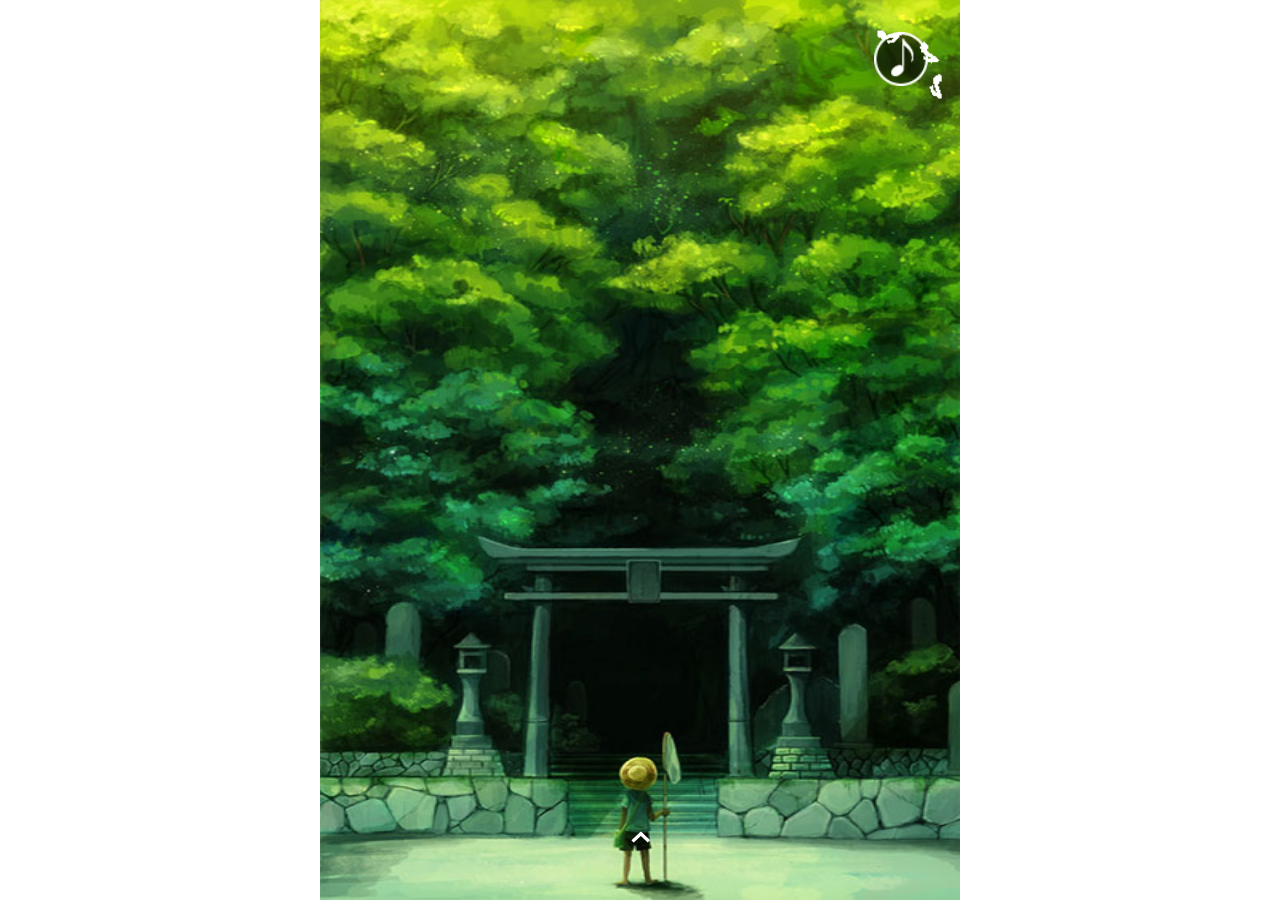
==== works/wxsince/index.html @ e9eacc46 "add works" ====
<!DOCTYPE html>
<html lang="en">
<head>
    <meta charset="utf-8">
    <meta http-equiv="X-UA-Compatible" content="IE=edge,chrome=1">
    <meta name="viewport" content="width=device-width, initial-scale=1, maximum-scale=1, user-scalable=no">
    <title>使用animate.css</title>
    <script type="text/javascript" src="js/flexible.js"></script>
    <link rel="stylesheet" href="css/global.css">
    <link rel="stylesheet" href="css/zepto.fullpage.css">
    <!--<link rel="stylesheet" href="css/animate.css">-->
    <link rel="stylesheet" href="css/animations.css">
    <link rel="stylesheet" href="css/style.css">
  
</head>
<body>
    <div class="wp">
        <div class="wp-inner">
            <div class="page page1">
            	<img class="js-animate p1_1" data-animate="stretchRight" data-time="1" data-delay="0.2" src="image/bg1.jpg" alt="" />
              	<img class="js-animate p1_3" data-animate="expandOpen" data-time="2" data-delay="1.5" src="image/bg1.jpg" alt="" />
                <img class="js-animate p1_2" data-animate="stretchLeft" data-time="1" data-delay="1" src="image/bg1.jpg" alt="" />
            </div>
            <div class="page page2">
               <img class="js-animate p2_1" data-animate="floating" data-time="4" data-delay="0.3" src="image/qq.png" alt="" />
               <img class="js-animate p2_2" data-animate="floating" data-time="6" data-delay="0.6" src="image/qq.png" alt="" />
               <img class="js-animate p2_3" data-animate="floating" data-time="5" data-delay="0.2" src="image/qq.png" alt="" />
               <img class="js-animate p2_4" data-animate="floating" data-time="7" data-delay="0.5" src="image/qq.png" alt="" />
              <img class="js-animate p2_5" data-animate="floating" data-time="7" data-delay="0.5" src="image/qq.png" alt="" />
              <img class="js-animate p2_6" data-animate="floating" data-time="7" data-delay="0.5" src="image/qq.png" alt="" />
            </div>
            <div class="page page3">
                <div class="js-animate" data-animate="hatch" data-time="2" data-delay="0.5">hatch</div>
            </div>
        </div>
    </div>
    <div id="music" class="music">		
    	<audio id="music-audio" autoplay="true" preload="auto">
			<source src="audio/happynewyear.mp3" type="audio/mp3">
		</audio>		
    	<div class="control">
    		<div class="control-after"></div>
    	</div>	
    </div>
    <span class="start"><b></b></span>
    <script src="js/zepto.min.js"></script>
    <script src="js/zepto.fullpage.js"></script>
    <script src="js/index.js"></script>
</body>
</html>
---- works/wxsince/css/global.css ----
/*body{
	max-width: 750px;
	height:100%;
	margin: 0 auto;
	position: relative;
}*/
html,body{
	height:100%;
}
body{
	max-width: 640px;
	height:100%;
	margin: 0 auto;
	position: relative;
}
.wp{
	position: absolute;
    top: 0;
    left: 0;
    right: 0;
    bottom: 0;
    overflow: hidden;            
}

.page{
    font-size: 20px;
  	text-align: center;
  	
}
.page1{
   background: url(../image/bg1.jpg);
   background-size: 100% 100%;
   background-repeat: no-repeat;
}

.page2{
   background: url(../image/bg2.jpg);
   background-size: 100% 100%;
   background-repeat: no-repeat;
}
.page3{
    background: url(../image/bg.png);
   background-size: 100% 100%;
   background-repeat: no-repeat;
}/*
.page4{
    background: green;
}
.page5{
    background: blue;
}*/

/* 箭头 */
@-webkit-keyframes start {
    0%,30% {
        opacity: 0.2;
        -webkit-transform: translate(0,10px);
    }
    60% {
        opacity: 1;
        -webkit-transform: translate(0,0);
    }
    100% {
        opacity: 0.2;
        -webkit-transform: translate(0, -5px);
    }
}
@keyframes start {
    0%,30% {
        opacity: 0.2;
        transform: translate(0,10px);
    }
    60% {
        opacity: 1;
        transform: translate(0,0);
    }
    100% {
        opacity: 0.2;
        transform: translate(0, -5px);
    }
}
.start{
    position: fixed;
    left: 50%;
    margin-left: -17px;
    top: 95%;
    margin-top: -34px;
    width: 34px;
    height: 34px;
}
.start b{
    position: absolute;
    left: 50%;
    top: 10px;
    margin-left: -9px;
    width: 19px;
    height: 12px;
    background: url(../image/arrow.png);
    background-size: 100% 100%;
    -webkit-animation: start 1.5s infinite ease-in-out;
    animation: start 1.5s infinite ease-in-out;
}
---- works/wxsince/css/zepto.fullpage.css ----
.fullPage-wp{   
    -webkit-transform: translate3d(0,0,0);     
    transform: translate3d(0,0,0);     
}
.fullPage-wp:after {
    display: block;
    content: ' ';
    height: 0;
    clear: both;
}
.fullPage-wp.anim{
    -webkit-transition: all 500ms ease-out 0s;
    transition: all 500ms ease-out 0s; 
}
.fullPage-page{
    display: block;
    overflow: hidden;
}

.fullPage-dir-h {
    float: left;
}
---- works/wxsince/css/animations.css ----
/*
==============================================
CSS3 ANIMATION CHEAT SHEET
==============================================

Made by Justin Aguilar

www.justinaguilar.com/animations/

Questions, comments, concerns, love letters:
justin@justinaguilar.com
==============================================
*/

/*
==============================================
slideDown
==============================================
*/


.slideDown{
    animation-name: slideDown;
    -webkit-animation-name: slideDown;  

    animation-duration: 1s; 
    -webkit-animation-duration: 1s;

    animation-timing-function: ease;    
    -webkit-animation-timing-function: ease;    

    visibility: visible !important;                     
}

@keyframes slideDown {
    0% {
        transform: translateY(-100%);
    }
    50%{
        transform: translateY(8%);
    }
    65%{
        transform: translateY(-4%);
    }
    80%{
        transform: translateY(4%);
    }
    95%{
        transform: translateY(-2%);
    }           
    100% {
        transform: translateY(0%);
    }       
}

@-webkit-keyframes slideDown {
    0% {
        -webkit-transform: translateY(-100%);
    }
    50%{
        -webkit-transform: translateY(8%);
    }
    65%{
        -webkit-transform: translateY(-4%);
    }
    80%{
        -webkit-transform: translateY(4%);
    }
    95%{
        -webkit-transform: translateY(-2%);
    }           
    100% {
        -webkit-transform: translateY(0%);
    }   
}

/*
==============================================
slideUp
==============================================
*/


.slideUp{
    animation-name: slideUp;
    -webkit-animation-name: slideUp;    

    animation-duration: 1s; 
    -webkit-animation-duration: 1s;

    animation-timing-function: ease;    
    -webkit-animation-timing-function: ease;

    visibility: visible !important;         
}

@keyframes slideUp {
    0% {
        transform: translateY(100%);
    }
    50%{
        transform: translateY(-8%);
    }
    65%{
        transform: translateY(4%);
    }
    80%{
        transform: translateY(-4%);
    }
    95%{
        transform: translateY(2%);
    }           
    100% {
        transform: translateY(0%);
    }   
}

@-webkit-keyframes slideUp {
    0% {
        -webkit-transform: translateY(100%);
    }
    50%{
        -webkit-transform: translateY(-8%);
    }
    65%{
        -webkit-transform: translateY(4%);
    }
    80%{
        -webkit-transform: translateY(-4%);
    }
    95%{
        -webkit-transform: translateY(2%);
    }           
    100% {
        -webkit-transform: translateY(0%);
    }   
}

/*
==============================================
slideLeft
==============================================
*/


.slideLeft{
    animation-name: slideLeft;
    -webkit-animation-name: slideLeft;  

    animation-duration: 1s; 
    -webkit-animation-duration: 1s;

    animation-timing-function: ease-in-out; 
    -webkit-animation-timing-function: ease-in-out;     

    visibility: visible !important; 
}

@keyframes slideLeft {
    0% {
        transform: translateX(150%);
    }
    50%{
        transform: translateX(-8%);
    }
    65%{
        transform: translateX(4%);
    }
    80%{
        transform: translateX(-4%);
    }
    95%{
        transform: translateX(2%);
    }           
    100% {
        transform: translateX(0%);
    }
}

@-webkit-keyframes slideLeft {
    0% {
        -webkit-transform: translateX(150%);
    }
    50%{
        -webkit-transform: translateX(-8%);
    }
    65%{
        -webkit-transform: translateX(4%);
    }
    80%{
        -webkit-transform: translateX(-4%);
    }
    95%{
        -webkit-transform: translateX(2%);
    }           
    100% {
        -webkit-transform: translateX(0%);
    }
}

/*
==============================================
slideRight
==============================================
*/


.slideRight{
    animation-name: slideRight;
    -webkit-animation-name: slideRight; 

    animation-duration: 1s; 
    -webkit-animation-duration: 1s;

    animation-timing-function: ease-in-out; 
    -webkit-animation-timing-function: ease-in-out;     

    visibility: visible !important; 
}

@keyframes slideRight {
    0% {
        transform: translateX(-150%);
    }
    50%{
        transform: translateX(8%);
    }
    65%{
        transform: translateX(-4%);
    }
    80%{
        transform: translateX(4%);
    }
    95%{
        transform: translateX(-2%);
    }           
    100% {
        transform: translateX(0%);
    }   
}

@-webkit-keyframes slideRight {
    0% {
        -webkit-transform: translateX(-150%);
    }
    50%{
        -webkit-transform: translateX(8%);
    }
    65%{
        -webkit-transform: translateX(-4%);
    }
    80%{
        -webkit-transform: translateX(4%);
    }
    95%{
        -webkit-transform: translateX(-2%);
    }           
    100% {
        -webkit-transform: translateX(0%);
    }
}

/*
==============================================
slideExpandUp
==============================================
*/


.slideExpandUp{
    animation-name: slideExpandUp;
    -webkit-animation-name: slideExpandUp;  

    animation-duration: 1.6s;   
    -webkit-animation-duration: 1.6s;

    animation-timing-function: ease-out;    
    -webkit-animation-timing-function: ease -out;

    visibility: visible !important; 
}

@keyframes slideExpandUp {
    0% {
        transform: translateY(100%) scaleX(0.5);
    }
    30%{
        transform: translateY(-8%) scaleX(0.5);
    }   
    40%{
        transform: translateY(2%) scaleX(0.5);
    }
    50%{
        transform: translateY(0%) scaleX(1.1);
    }
    60%{
        transform: translateY(0%) scaleX(0.9);      
    }
    70% {
        transform: translateY(0%) scaleX(1.05);
    }           
    80%{
        transform: translateY(0%) scaleX(0.95);     
    }
    90% {
        transform: translateY(0%) scaleX(1.02);
    }   
    100%{
        transform: translateY(0%) scaleX(1);        
    }
}

@-webkit-keyframes slideExpandUp {
    0% {
        -webkit-transform: translateY(100%) scaleX(0.5);
    }
    30%{
        -webkit-transform: translateY(-8%) scaleX(0.5);
    }   
    40%{
        -webkit-transform: translateY(2%) scaleX(0.5);
    }
    50%{
        -webkit-transform: translateY(0%) scaleX(1.1);
    }
    60%{
        -webkit-transform: translateY(0%) scaleX(0.9);      
    }
    70% {
        -webkit-transform: translateY(0%) scaleX(1.05);
    }           
    80%{
        -webkit-transform: translateY(0%) scaleX(0.95);     
    }
    90% {
        -webkit-transform: translateY(0%) scaleX(1.02);
    }   
    100%{
        -webkit-transform: translateY(0%) scaleX(1);        
    }
}

/*
==============================================
expandUp
==============================================
*/


.expandUp{
    animation-name: expandUp;
    -webkit-animation-name: expandUp;   

    animation-duration: 0.7s;   
    -webkit-animation-duration: 0.7s;

    animation-timing-function: ease;    
    -webkit-animation-timing-function: ease;        

    visibility: visible !important; 
}

@keyframes expandUp {
    0% {
        transform: translateY(100%) scale(0.6) scaleY(0.5);
    }
    60%{
        transform: translateY(-7%) scaleY(1.12);
    }
    75%{
        transform: translateY(3%);
    }   
    100% {
        transform: translateY(0%) scale(1) scaleY(1);
    }   
}

@-webkit-keyframes expandUp {
    0% {
        -webkit-transform: translateY(100%) scale(0.6) scaleY(0.5);
    }
    60%{
        -webkit-transform: translateY(-7%) scaleY(1.12);
    }
    75%{
        -webkit-transform: translateY(3%);
    }   
    100% {
        -webkit-transform: translateY(0%) scale(1) scaleY(1);
    }   
}

/*
==============================================
fadeIn
==============================================
*/

.fadeIn{
    animation-name: fadeIn;
    -webkit-animation-name: fadeIn; 

    animation-duration: 1.5s;   
    -webkit-animation-duration: 1.5s;

    animation-timing-function: ease-in-out; 
    -webkit-animation-timing-function: ease-in-out;     

    visibility: visible !important; 
}

@keyframes fadeIn {
    0% {
        transform: scale(0);
        opacity: 0.0;       
    }
    60% {
        transform: scale(1.1);  
    }
    80% {
        transform: scale(0.9);
        opacity: 1; 
    }   
    100% {
        transform: scale(1);
        opacity: 1; 
    }       
}

@-webkit-keyframes fadeIn {
    0% {
        -webkit-transform: scale(0);
        opacity: 0.0;       
    }
    60% {
        -webkit-transform: scale(1.1);
    }
    80% {
        -webkit-transform: scale(0.9);
        opacity: 1; 
    }   
    100% {
        -webkit-transform: scale(1);
        opacity: 1; 
    }       
}

/*
==============================================
expandOpen
==============================================
*/


.expandOpen{
    animation-name: expandOpen;
    -webkit-animation-name: expandOpen; 

    animation-duration: 1.2s;   
    -webkit-animation-duration: 1.2s;

    animation-timing-function: ease-out;    
    -webkit-animation-timing-function: ease-out;    

    visibility: visible !important; 
}

@keyframes expandOpen {
    0% {
        transform: scale(1.8);      
    }
    50% {
        transform: scale(0.95);
    }   
    80% {
        transform: scale(1.05);
    }
    90% {
        transform: scale(0.98);
    }   
    100% {
        transform: scale(1);
    }           
}

@-webkit-keyframes expandOpen {
    0% {
        -webkit-transform: scale(1.8);      
    }
    50% {
        -webkit-transform: scale(0.95);
    }   
    80% {
        -webkit-transform: scale(1.05);
    }
    90% {
        -webkit-transform: scale(0.98);
    }   
    100% {
        -webkit-transform: scale(1);
    }                   
}

/*
==============================================
bigEntrance
==============================================
*/


.bigEntrance{
    animation-name: bigEntrance;
    -webkit-animation-name: bigEntrance;    

    animation-duration: 1.6s;   
    -webkit-animation-duration: 1.6s;

    animation-timing-function: ease-out;    
    -webkit-animation-timing-function: ease-out;    

    visibility: visible !important;         
}

@keyframes bigEntrance {
    0% {
        transform: scale(0.3) rotate(6deg) translateX(-30%) translateY(30%);
        opacity: 0.2;
    }
    30% {
        transform: scale(1.03) rotate(-2deg) translateX(2%) translateY(-2%);        
        opacity: 1;
    }
    45% {
        transform: scale(0.98) rotate(1deg) translateX(0%) translateY(0%);
        opacity: 1;
    }
    60% {
        transform: scale(1.01) rotate(-1deg) translateX(0%) translateY(0%);     
        opacity: 1;
    }   
    75% {
        transform: scale(0.99) rotate(1deg) translateX(0%) translateY(0%);
        opacity: 1;
    }
    90% {
        transform: scale(1.01) rotate(0deg) translateX(0%) translateY(0%);      
        opacity: 1;
    }   
    100% {
        transform: scale(1) rotate(0deg) translateX(0%) translateY(0%);
        opacity: 1;
    }       
}

@-webkit-keyframes bigEntrance {
    0% {
        -webkit-transform: scale(0.3) rotate(6deg) translateX(-30%) translateY(30%);
        opacity: 0.2;
    }
    30% {
        -webkit-transform: scale(1.03) rotate(-2deg) translateX(2%) translateY(-2%);        
        opacity: 1;
    }
    45% {
        -webkit-transform: scale(0.98) rotate(1deg) translateX(0%) translateY(0%);
        opacity: 1;
    }
    60% {
        -webkit-transform: scale(1.01) rotate(-1deg) translateX(0%) translateY(0%);     
        opacity: 1;
    }   
    75% {
        -webkit-transform: scale(0.99) rotate(1deg) translateX(0%) translateY(0%);
        opacity: 1;
    }
    90% {
        -webkit-transform: scale(1.01) rotate(0deg) translateX(0%) translateY(0%);      
        opacity: 1;
    }   
    100% {
        -webkit-transform: scale(1) rotate(0deg) translateX(0%) translateY(0%);
        opacity: 1;
    }               
}

/*
==============================================
hatch
==============================================
*/

.hatch{
    animation-name: hatch;
    -webkit-animation-name: hatch;  

    animation-duration: 2s; 
    -webkit-animation-duration: 2s;

    animation-timing-function: ease-in-out; 
    -webkit-animation-timing-function: ease-in-out;

    transform-origin: 50% 100%;
    -ms-transform-origin: 50% 100%;
    -webkit-transform-origin: 50% 100%; 

    visibility: visible !important;     
}

@keyframes hatch {
    0% {
        transform: rotate(0deg) scaleY(0.6);
    }
    20% {
        transform: rotate(-2deg) scaleY(1.05);
    }
    35% {
        transform: rotate(2deg) scaleY(1);
    }
    50% {
        transform: rotate(-2deg);
    }   
    65% {
        transform: rotate(1deg);
    }   
    80% {
        transform: rotate(-1deg);
    }       
    100% {
        transform: rotate(0deg);
    }                                   
}

@-webkit-keyframes hatch {
    0% {
        -webkit-transform: rotate(0deg) scaleY(0.6);
    }
    20% {
        -webkit-transform: rotate(-2deg) scaleY(1.05);
    }
    35% {
        -webkit-transform: rotate(2deg) scaleY(1);
    }
    50% {
        -webkit-transform: rotate(-2deg);
    }   
    65% {
        -webkit-transform: rotate(1deg);
    }   
    80% {
        -webkit-transform: rotate(-1deg);
    }       
    100% {
        -webkit-transform: rotate(0deg);
    }       
}


/*
==============================================
bounce
==============================================
*/


.bounce{
    animation-name: bounce;
    -webkit-animation-name: bounce; 

    animation-duration: 1.6s;   
    -webkit-animation-duration: 1.6s;

    animation-timing-function: ease;    
    -webkit-animation-timing-function: ease;    
    
    transform-origin: 50% 100%;
    -ms-transform-origin: 50% 100%;
    -webkit-transform-origin: 50% 100%;     
}

@keyframes bounce {
    0% {
        transform: translateY(0%) scaleY(0.6);
    }
    60%{
        transform: translateY(-100%) scaleY(1.1);
    }
    70%{
        transform: translateY(0%) scaleY(0.95) scaleX(1.05);
    }
    80%{
        transform: translateY(0%) scaleY(1.05) scaleX(1);
    }   
    90%{
        transform: translateY(0%) scaleY(0.95) scaleX(1);
    }               
    100%{
        transform: translateY(0%) scaleY(1) scaleX(1);
    }   
}

@-webkit-keyframes bounce {
    0% {
        -webkit-transform: translateY(0%) scaleY(0.6);
    }
    60%{
        -webkit-transform: translateY(-100%) scaleY(1.1);
    }
    70%{
        -webkit-transform: translateY(0%) scaleY(0.95) scaleX(1.05);
    }
    80%{
        -webkit-transform: translateY(0%) scaleY(1.05) scaleX(1);
    }   
    90%{
        -webkit-transform: translateY(0%) scaleY(0.95) scaleX(1);
    }               
    100%{
        -webkit-transform: translateY(0%) scaleY(1) scaleX(1);
    }       
}


/*
==============================================
pulse
==============================================
*/

.pulse{
    animation-name: pulse;
    -webkit-animation-name: pulse;  

    animation-duration: 1.5s;   
    -webkit-animation-duration: 1.5s;

    animation-iteration-count: infinite;
    -webkit-animation-iteration-count: infinite;
}

@keyframes pulse {
    0% {
        transform: scale(0.9);
        opacity: 0.7;       
    }
    50% {
        transform: scale(1);
        opacity: 1; 
    }   
    100% {
        transform: scale(0.9);
        opacity: 0.7;   
    }           
}

@-webkit-keyframes pulse {
    0% {
        -webkit-transform: scale(0.95);
        opacity: 0.7;       
    }
    50% {
        -webkit-transform: scale(1);
        opacity: 1; 
    }   
    100% {
        -webkit-transform: scale(0.95);
        opacity: 0.7;   
    }           
}

/*
==============================================
floating
==============================================
*/

.floating{
	animation-name: floating;
    -webkit-animation-name: floating;    

    animation-duration: 1.5s;   
    -webkit-animation-duration: 1.5s;

    animation-iteration-count: infinite;
    -webkit-animation-iteration-count: infinite;
    
}

@keyframes floating {
    0% {
    	-webkit-transform: translateY(0%);
        transform: translateY(0%);  
    }
    50% {
    	-webkit-transform: translateY(10px);
        transform: translateY(10px);  
    }   
    100% {
    	-webkit-transform: translateY(0%);
        transform: translateY(0%);
    }           
}

@-webkit-keyframes floating {
    0% {
        -webkit-transform: translateY(0%); 
        transform: translateY(0%); 
    }
    50% {
    	transform: translateY(10px);
        -webkit-transform: translateY(10px);  
    }   
    100% {
    	transform: translateY(0%);
        -webkit-transform: translateY(0%);
    }           
}

/*
==============================================
tossing
==============================================
*/

.tossing{
    animation-name: tossing;
    -webkit-animation-name: tossing;    

    animation-duration: 2.5s;   
    -webkit-animation-duration: 2.5s;

    animation-iteration-count: infinite;
    -webkit-animation-iteration-count: infinite;
}

@keyframes tossing {
    0% {
        transform: rotate(-4deg);   
    }
    50% {
        transform: rotate(4deg);
    }
    100% {
        transform: rotate(-4deg);   
    }                       
}

@-webkit-keyframes tossing {
    0% {
        -webkit-transform: rotate(-4deg);   
    }
    50% {
        -webkit-transform: rotate(4deg);
    }
    100% {
        -webkit-transform: rotate(-4deg);   
    }               
}

/*
==============================================
pullUp
==============================================
*/

.pullUp{
    animation-name: pullUp;
    -webkit-animation-name: pullUp; 

    animation-duration: 1.1s;   
    -webkit-animation-duration: 1.1s;

    animation-timing-function: ease-out;    
    -webkit-animation-timing-function: ease-out;    

    transform-origin: 50% 100%;
    -ms-transform-origin: 50% 100%;
    -webkit-transform-origin: 50% 100%;         
}

@keyframes pullUp {
    0% {
        transform: scaleY(0.1);
    }
    40% {
        transform: scaleY(1.02);
    }
    60% {
        transform: scaleY(0.98);
    }
    80% {
        transform: scaleY(1.01);
    }
    100% {
        transform: scaleY(0.98);
    }               
    80% {
        transform: scaleY(1.01);
    }
    100% {
        transform: scaleY(1);
    }                           
}

@-webkit-keyframes pullUp {
    0% {
        -webkit-transform: scaleY(0.1);
    }
    40% {
        -webkit-transform: scaleY(1.02);
    }
    60% {
        -webkit-transform: scaleY(0.98);
    }
    80% {
        -webkit-transform: scaleY(1.01);
    }
    100% {
        -webkit-transform: scaleY(0.98);
    }               
    80% {
        -webkit-transform: scaleY(1.01);
    }
    100% {
        -webkit-transform: scaleY(1);
    }       
}

/*
==============================================
pullDown
==============================================
*/

.pullDown{
    animation-name: pullDown;
    -webkit-animation-name: pullDown;   

    animation-duration: 1.1s;   
    -webkit-animation-duration: 1.1s;

    animation-timing-function: ease-out;    
    -webkit-animation-timing-function: ease-out;    

    transform-origin: 50% 0%;
    -ms-transform-origin: 50% 0%;
    -webkit-transform-origin: 50% 0%;       
}

@keyframes pullDown {
    0% {
        transform: scaleY(0.1);
    }
    40% {
        transform: scaleY(1.02);
    }
    60% {
        transform: scaleY(0.98);
    }
    80% {
        transform: scaleY(1.01);
    }
    100% {
        transform: scaleY(0.98);
    }               
    80% {
        transform: scaleY(1.01);
    }
    100% {
        transform: scaleY(1);
    }                           
}

@-webkit-keyframes pullDown {
    0% {
        -webkit-transform: scaleY(0.1);
    }
    40% {
        -webkit-transform: scaleY(1.02);
    }
    60% {
        -webkit-transform: scaleY(0.98);
    }
    80% {
        -webkit-transform: scaleY(1.01);
    }
    100% {
        -webkit-transform: scaleY(0.98);
    }               
    80% {
        -webkit-transform: scaleY(1.01);
    }
    100% {
        -webkit-transform: scaleY(1);
    }       
}

/*
==============================================
stretchLeft
==============================================
*/

.stretchLeft{
    animation-name: stretchLeft;
    -webkit-animation-name: stretchLeft;    

    animation-duration: 1.5s;   
    -webkit-animation-duration: 1.5s;

    animation-timing-function: ease-out;    
    -webkit-animation-timing-function: ease-out;    

    transform-origin: 100% 0%;
    -ms-transform-origin: 100% 0%;
    -webkit-transform-origin: 100% 0%; 
}

@keyframes stretchLeft {
    0% {
        transform: scaleX(0.3);
    }
    40% {
        transform: scaleX(1.02);
    }
    60% {
        transform: scaleX(0.98);
    }
    80% {
        transform: scaleX(1.01);
    }
    100% {
        transform: scaleX(0.98);
    }               
    80% {
        transform: scaleX(1.01);
    }
    100% {
        transform: scaleX(1);
    }                           
}

@-webkit-keyframes stretchLeft {
    0% {
        -webkit-transform: scaleX(0.3);
    }
    40% {
        -webkit-transform: scaleX(1.02);
    }
    60% {
        -webkit-transform: scaleX(0.98);
    }
    80% {
        -webkit-transform: scaleX(1.01);
    }
    100% {
        -webkit-transform: scaleX(0.98);
    }               
    80% {
        -webkit-transform: scaleX(1.01);
    }
    100% {
        -webkit-transform: scaleX(1);
    }       
}

/*
==============================================
stretchRight
==============================================
*/

.stretchRight{
    animation-name: stretchRight;
    -webkit-animation-name: stretchRight;   

    animation-duration: 1.5s;   
    -webkit-animation-duration: 1.5s;

    animation-timing-function: ease-out;    
    -webkit-animation-timing-function: ease-out;    

    transform-origin: 0% 0%;
    -ms-transform-origin: 0% 0%;
    -webkit-transform-origin: 0% 0%;        
}

@keyframes stretchRight {
    0% {
        transform: scaleX(0.3);
    }
    40% {
        transform: scaleX(1.02);
    }
    60% {
        transform: scaleX(0.98);
    }
    80% {
        transform: scaleX(1.01);
    }
    100% {
        transform: scaleX(0.98);
    }               
    80% {
        transform: scaleX(1.01);
    }
    100% {
        transform: scaleX(1);
    }                           
}

@-webkit-keyframes stretchRight {
    0% {
        -webkit-transform: scaleX(0.3);
    }
    40% {
        -webkit-transform: scaleX(1.02);
    }
    60% {
        -webkit-transform: scaleX(0.98);
    }
    80% {
        -webkit-transform: scaleX(1.01);
    }
    100% {
        -webkit-transform: scaleX(0.98);
    }               
    80% {
        -webkit-transform: scaleX(1.01);
    }
    100% {
        -webkit-transform: scaleX(1);
    }       
}
---- works/wxsince/css/style.css ----
/*音乐播放*/
.music {
	width: 1.6rem;
	height: 1.6rem;
	position: absolute;
	right: .3rem;
	top: .3rem;
	z-index: 100;
}

.music .control {
	width: 1.8rem;
	height: 1.8rem;
	background: url(../image/music_c0fda01.gif) transparent no-repeat center center;
	background-size: contain;
}

.music .control .control-after {
	width: 1rem;
	height: 1rem;
	position: absolute;
	top: 50%;
	left: 50%;
	margin-top: -.5rem;
	margin-left: -.5rem;
	background: url(../image/music_off_8d94020.png) transparent no-repeat center center;
	background-size: 100% 100%;
	-webkit-animation: music_play 1.2s linear infinite;
	animation: music_play 1.2s linear infinite;
	z-index: -1
}

.music.stopped .control {
	background: 0 0;
}

.music.stopped .control .control-after {
	-webkit-animation: none;
	animation: none;
}

@-webkit-keyframes music_play {
	from {
		-webkit-transform: rotate(0deg);
	}
	to {
		-webkit-transform: rotate(360deg);
	}
}

@keyframes music_play {
	from {
		transform: rotate(0deg);
	}
	to {
		transform: rotate(360deg);
	}
}
/*音乐播放结束*/

.page {
	position: relative;
}

.page>* {
	position: absolute;
}


/*第一页css*/

.p1_1 {
	width: 3rem;
	height:4.4rem;
	left: 0.266667rem;
	top: 0.4rem;
}

.p1_2 {
	width: 3rem;
	height:4.4rem;
	right: 0.266667rem;
	bottom: 0.4rem;
}
.p1_3 {
	width: 3rem;
	height:4.4rem;
	left: 3.266667rem;
	top:6.4rem;
}

.p1_2Ani {
	animation: p1_2Ani 1s ease forwards;
	-webkit-animation: p1_2Ani 1s ease forwards;
}

@keyframes p1_2Ani {
	0% {
		opacity: 0;
		transform: scale(0.5);
	}
	50% {
		transform: scale(2);
	}
	100% {
		transform: scale(1);
		opacity: 1;
	}
}

@-webkit-keyframes p1_2Ani {
	0% {
		opacity: 0;
		-webkit-transform: scale(0.5);
	}
	50% {
		-webkit-transform: scale(2);
	}
	100% {
		-webkit-transform: scale(1);
		opacity: 1;
	}
}

.p2_1 {
	width: 1rem;
	height: 1.2rem;
	left: 3rem;
	top: 1rem;
}
.p2_2 {
	width: 0.8rem;
	height: 1rem;
	left: 8rem;
	top: 5rem;
}
.p2_3 {
	width: 1rem;
	height: 1.2rem;
	left: 2rem;
	top:8rem;
}
.p2_4 {
	width: 1.1rem;
	height: 1.6rem;
	right: 3rem;
	bottom: 2rem;
}
.p2_5{
	width: 0.2rem;
	height: 0.3rem;
	left: 5rem;
	top: 4rem;
}
.p2_6{
	width: 0.7rem;
	height: 1rem;
	right: 3rem;
	bottom:8rem;
}
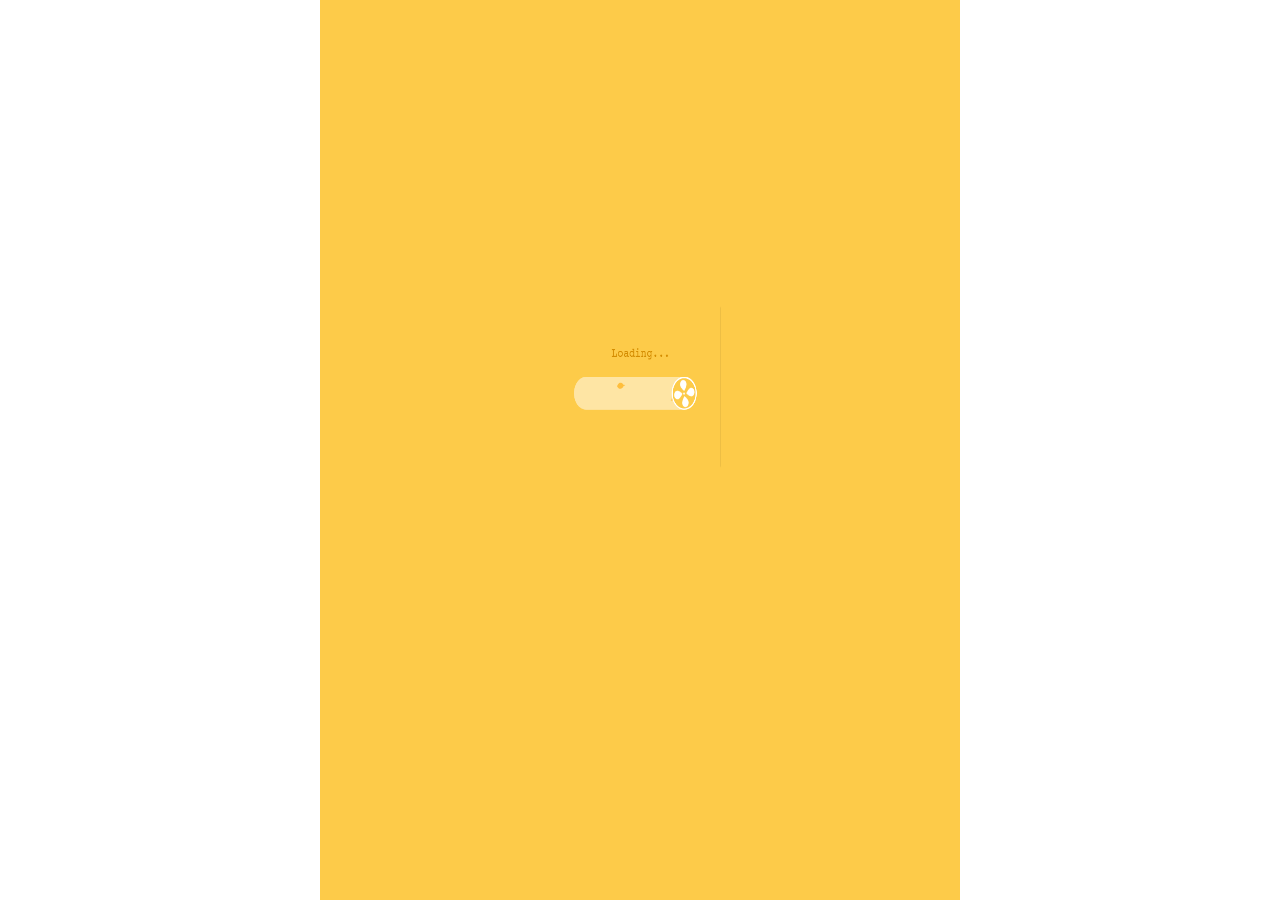
==== commit 249fbb37: "change loading" ====
--- a/works/wxsince/index.html
+++ b/works/wxsince/index.html
@@ -4,7 +4,7 @@
     <meta charset="utf-8">
     <meta http-equiv="X-UA-Compatible" content="IE=edge,chrome=1">
     <meta name="viewport" content="width=device-width, initial-scale=1, maximum-scale=1, user-scalable=no">
-    <title>使用animate.css</title>
+    <title>微信场景</title>
     <script type="text/javascript" src="js/flexible.js"></script>
     <link rel="stylesheet" href="css/global.css">
     <link rel="stylesheet" href="css/zepto.fullpage.css">
@@ -14,6 +14,10 @@
   
 </head>
 <body>
+	<div class="load_box">
+		<img class="load" src="image/load1.gif" alt="" />
+		<p id="load_text"></p>
+	</div>
     <div class="wp">
         <div class="wp-inner">
             <div class="page page1">
@@ -45,6 +49,8 @@
     <span class="start"><b></b></span>
     <script src="js/zepto.min.js"></script>
     <script src="js/zepto.fullpage.js"></script>
+    <script src="js/parallax.js"></script>
+     <script src="js/imagesloaded.js"></script>
     <script src="js/index.js"></script>
 </body>
 </html>
--- a/works/wxsince/css/style.css
+++ b/works/wxsince/css/style.css
@@ -66,7 +66,40 @@
 	position: absolute;
 }
 
-
+.load_box{
+	position: absolute;
+	left:0;
+	top:0;
+	width:100%;
+	height:100%;
+	z-index: 10000000;
+	background-color: #fdcb49;
+	transition: all 0.8s;
+}
+.load{
+	width:3rem;
+	height:3rem;
+	position: absolute;
+	left:0;
+	top:34%;
+	left:50%;
+	margin-left: -1.5rem;
+	border-radius:3px;
+}
+.load_box p{
+	width:100%;
+	position: absolute;
+	left:0;
+	top:50%;
+	margin-top:-0.5rem;
+	height:1rem;
+	margin: 0;
+	padding:0;
+	color:#e88e00;
+	line-height: 1rem;
+	text-align: center;
+	font-size:0.4rem;
+}
 /*第一页css*/
 
 .p1_1 {
